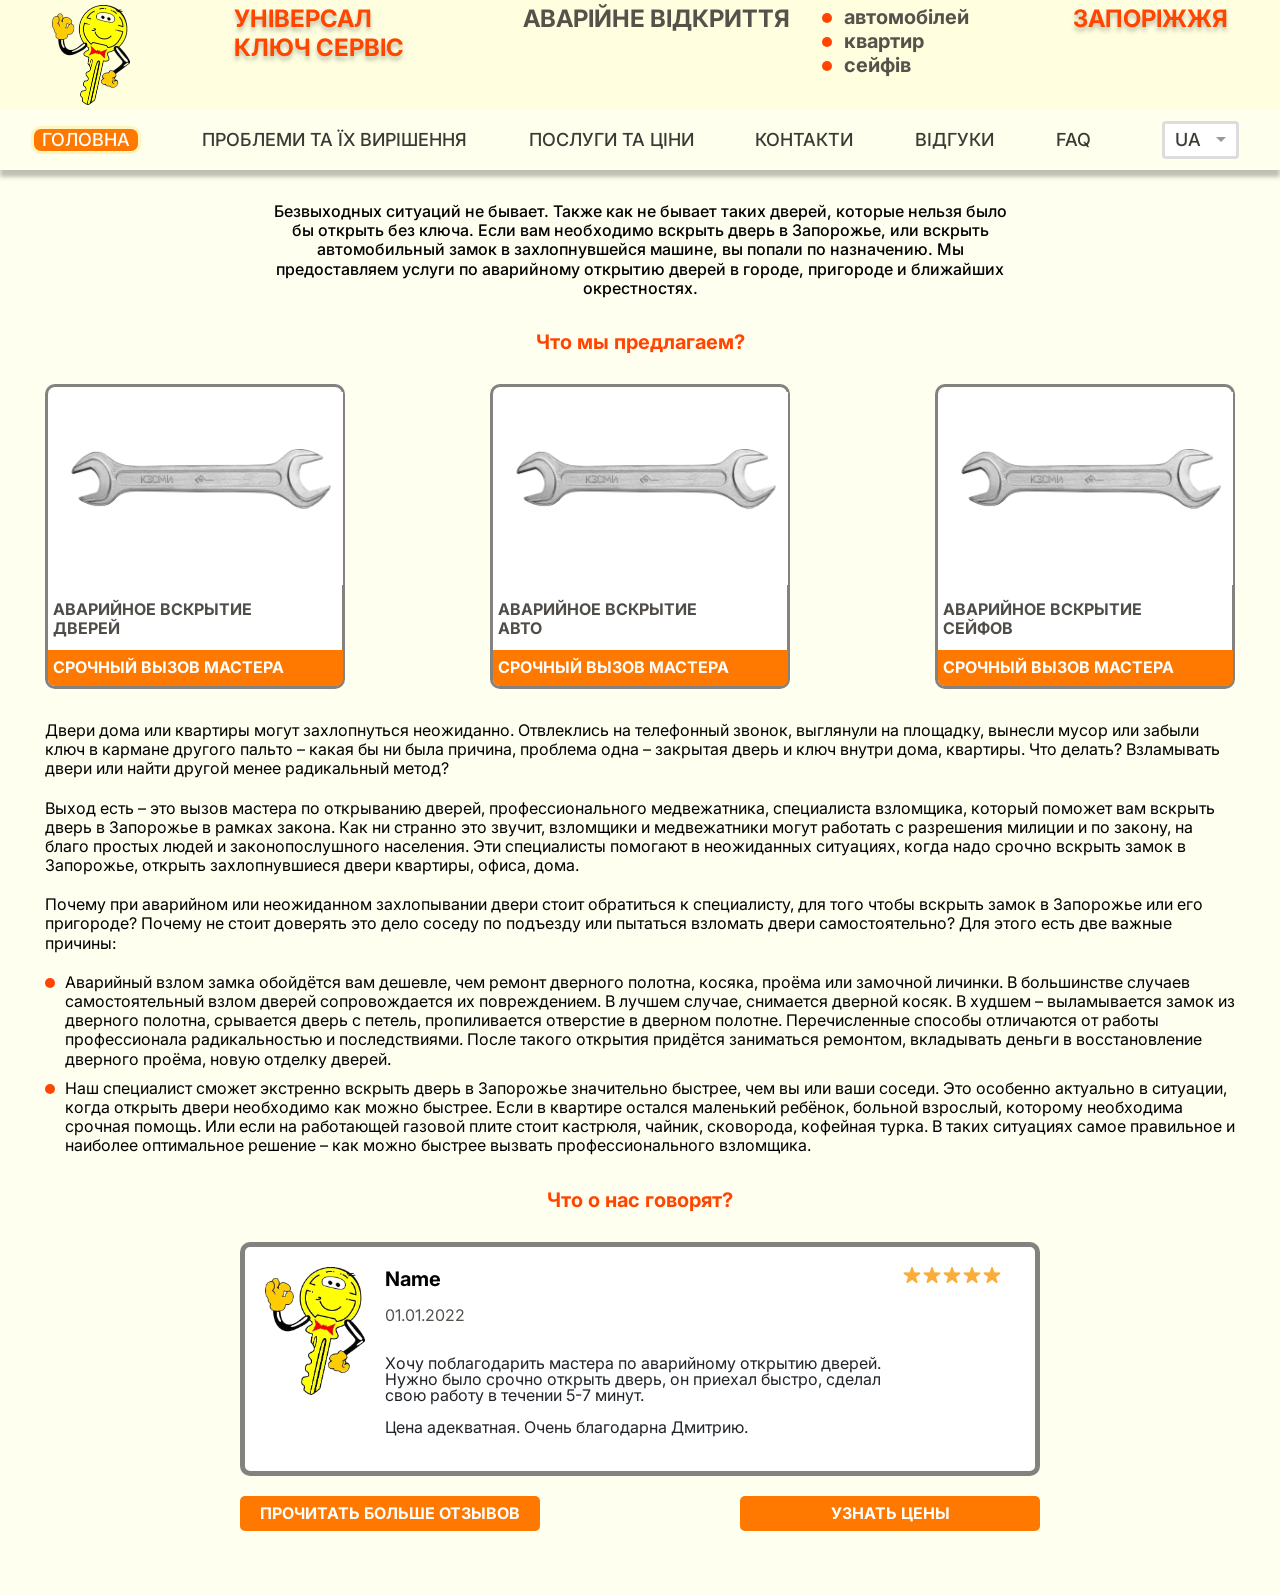
==== index.html @ 2f45b243 "fix changed lang (mobile)" ====
<!doctype html>
<html lang="ua">
<head>
    <meta charset="UTF-8">
    <meta name="viewport"
          content="width=device-width, user-scalable=no, initial-scale=1.0, maximum-scale=1.0, minimum-scale=1.0">
    <meta http-equiv="X-UA-Compatible" content="ie=edge">

    <link rel="preconnect" href="https://fonts.googleapis.com">
    <link rel="preconnect" href="https://fonts.gstatic.com" crossorigin>
    <link href="https://fonts.googleapis.com/css2?family=Inter:wght@400;500;700&display=swap" rel="stylesheet">

    <link rel="shortcut icon" href="img/logo.ico">
    <link rel="stylesheet" href="css/bootstrap.min.css">
    <link rel="stylesheet" href="css/style.css">
    <link rel="stylesheet" href="css/reviews.css">
    <link rel="stylesheet" href="css/index.css">
    <title>Універсал ключ сервіс</title>
</head>
<body>
<!--container-fluid-->
<div class="container-fluid">
    <!--    header-->
    <header class="header__header">
        <div class="header__burger">
            <div class="burger__line" id="burger-line">
                <span></span>
            </div>
        </div>
        <section class="header__top">
            <div class="header__logo">
                <img src="img/logo.png" alt="logo">
            </div>
            <div class="header__name">
                <h1>УНІВЕРСАЛ КЛЮЧ СЕРВІС</h1>
            </div>
            <div class="header__description">
                <h2>АВАРІЙНЕ ВІДКРИТТЯ</h2>
                <ul>
                    <li>автомобілей</li>
                    <li>квартир</li>
                    <li>сейфів</li>
                </ul>
            </div>
            <div class="header__location">
                <h2>ЗАПОРІЖЖЯ</h2>
            </div>
        </section>
        <nav class="header__nav">
            <ul class="nav__list" id="burger-content">
                <li class="nav__item nav__item-active">
                    <a href="index.html" class="nav__link">ГОЛОВНА</a>
                </li>
                <li class="nav__item">
                    <a href="problems.html" class="nav__link">ПРОБЛЕМИ ТА ЇХ ВИРІШЕННЯ</a>
                </li>
                <li class="nav__item">
                    <a href="price.html" class="nav__link">ПОСЛУГИ ТА ЦІНИ</a>
                </li>
                <li class="nav__item">
                    <a href="contacts.html" class="nav__link">КОНТАКТИ</a>
                </li>
                <li class="nav__item">
                    <a href="reviews.html" class="nav__link">ВІДГУКИ</a>
                </li>
                <li class="nav__item">
                    <a href="faq.html" class="nav__link">FAQ</a>
                </li>
                <li class="nav__item nav__select">
                    <div class="nav__select-control">UA</div>
                    <ul>
                        <li>
                            <a href="index_ru.html">RU</a>
                        </li>
                    </ul>
                </li>
                <li class="header__burger-language">
                    <div class="header__language">
                        <div class="header__language-uk nav__change-lang">
                            <a href="index.html">UK</a>
                        </div>
                        <div class="header__language-ru">
                            <a href="index_ru.html">RU</a>
                        </div>
                    </div>
                </li>
            </ul>
        </nav>
    </header>

    <!--    main-->
    <main class="main">
        <!--        вступительная речь-->
        <section class="main__index-info">
            <p>
                Безвыходных ситуаций не бывает. Также как не бывает таких дверей,
                которые нельзя было бы открыть без ключа. Если вам необходимо вскрыть дверь
                в Запорожье, или вскрыть автомобильный замок в захлопнувшейся машине,
                вы попали по назначению. Мы предоставляем услуги по аварийному открытию
                дверей в городе, пригороде и ближайших окрестностях.
            </p>
        </section>

        <!--        кратко об услугах и кнопочка "заказать"-->
        <section class="main__index-offer">
            <h3 class="main__title">Что мы предлагаем?</h3>
            <div class="index__offer-items">
                <div class="index__offer-item">
                    <div class="index__offer-img">
                        <img src="img/temporary.jpg" alt="">
                    </div>
                    <div class="index__offer-title">
                        <h3>АВАРИЙНОЕ ВСКРЫТИЕ ДВЕРЕЙ</h3>
                    </div>
                    <div class="index__offer-button">
                        <a href="tel:+380994445510">СРОЧНЫЙ ВЫЗОВ МАСТЕРА</a>
                    </div>
                </div>
                <div class="index__offer-item">
                    <div class="index__offer-img">
                        <img src="img/temporary.jpg" alt="">
                    </div>
                    <div class="index__offer-title">
                        <h3>АВАРИЙНОЕ ВСКРЫТИЕ АВТО</h3>
                    </div>
                    <div class="index__offer-button">
                        <a href="tel:+380994445510">СРОЧНЫЙ ВЫЗОВ МАСТЕРА</a>
                    </div>
                </div>
                <div class="index__offer-item">
                    <div class="index__offer-img">
                        <img src="img/temporary.jpg" alt="">
                    </div>
                    <div class="index__offer-title">
                        <h3>АВАРИЙНОЕ ВСКРЫТИЕ СЕЙФОВ</h3>
                    </div>
                    <div class="index__offer-button">
                        <a href="tel:+380994445510">СРОЧНЫЙ ВЫЗОВ МАСТЕРА</a>
                    </div>
                </div>
            </div>
            <!--            <div class="index__offer-master">-->
            <!--                <a href="viber://chat?number=+380994445510">ЗАДАТЬ ВОПРОС МАСТЕРУ</a>-->
            <!--            </div>-->
        </section>

        <!--        куча текаста на главной странице-->
        <section class="main__index-text">
            <p>
                Двери дома или квартиры могут захлопнуться неожиданно.
                Отвлеклись на телефонный звонок, выглянули на площадку,
                вынесли мусор или забыли ключ в кармане другого пальто –
                какая бы ни была причина, проблема одна – закрытая дверь
                и ключ внутри дома, квартиры. Что делать? Взламывать двери
                или найти другой менее радикальный метод?
            </p>
            <p>
                Выход есть – это вызов мастера по открыванию дверей,
                профессионального медвежатника, специалиста взломщика,
                который поможет вам вскрыть дверь в Запорожье в рамках закона.
                Как ни странно это звучит, взломщики и медвежатники могут
                работать с разрешения милиции и по закону, на благо простых людей
                и законопослушного населения. Эти специалисты помогают
                в неожиданных ситуациях, когда надо срочно вскрыть замок
                в Запорожье, открыть захлопнувшиеся двери квартиры, офиса, дома.
            </p>
            <p>
                Почему при аварийном или неожиданном захлопывании двери стоит
                обратиться к специалисту, для того чтобы вскрыть замок в Запорожье
                или его пригороде? Почему не стоит доверять это дело соседу
                по подъезду или пытаться взломать двери самостоятельно? Для этого
                есть две важные причины:
            </p>
            <ul>
                <li>
                    Аварийный взлом замка обойдётся вам дешевле, чем ремонт
                    дверного полотна, косяка, проёма или замочной личинки.
                    В большинстве случаев самостоятельный взлом дверей
                    сопровождается их повреждением. В лучшем случае, снимается
                    дверной косяк. В худшем – выламывается замок из дверного
                    полотна, срывается дверь с петель, пропиливается отверстие
                    в дверном полотне. Перечисленные способы отличаются от
                    работы профессионала радикальностью и последствиями.
                    После такого открытия придётся заниматься ремонтом,
                    вкладывать деньги в восстановление дверного проёма, новую
                    отделку дверей.
                </li>
                <li>
                    Наш специалист сможет экстренно вскрыть дверь в Запорожье значительно
                    быстрее, чем вы или ваши соседи. Это особенно актуально в ситуации,
                    когда открыть двери необходимо как можно быстрее. Если в квартире
                    остался маленький ребёнок, больной взрослый, которому необходима
                    срочная помощь. Или если на работающей газовой плите стоит кастрюля,
                    чайник, сковорода, кофейная турка. В таких ситуациях самое правильное
                    и наиболее оптимальное решение – как можно быстрее вызвать
                    профессионального взломщика.
                </li>
            </ul>
        </section>

        <!--        отзывы и ссылочка на них-->
        <section class="main__index-review">
            <h3 class="main__title">Что о нас говорят?</h3>
            <div class="review__item">
                <div class="review__item-img">
                    <img src="img/logo.png" alt="">
                </div>
                <div class="review__item-info">
                    <div class="review__item-left">
                        <p class="review__item-name">Name</p>
                        <p class="review__item-date">01.01.2022</p>
                        <p>
                            Хочу поблагодарить мастера по аварийному открытию дверей. Нужно было
                            срочно открыть дверь, он приехал быстро, сделал свою работу в течении
                            5-7 минут.
                        </p>
                        <p>Цена адекватная. Очень благодарна Дмитрию.</p>
                    </div>
                    <div class="review__item-right">
                    </div>
                </div>
            </div>
            <div class="index__review-buttons">
                <div class="main__review-button">
                    <a href="reviews.html">ПРОЧИТАТЬ БОЛЬШЕ ОТЗЫВОВ</a>
                </div>
                <div class="main__review-button">
                    <a href="price.html">УЗНАТЬ ЦЕНЫ</a>
                </div>
            </div>
        </section>
    </main>


    <!--    container fluid-->
</div>

<script src="https://code.jquery.com/jquery-3.6.1.min.js"></script>
<script src="js/lang.js"></script>
<script src="js/script.js"></script>
</body>
</html>
---- css/style.css ----
@import "nullstyle.css";

body {
    background: #FFFFF0;
    font-family: 'Inter', sans-serif;
}
.container-fluid {
    padding: 0;
}

/*header*/
.header__header {
    width: 100%;
}
/*header-top*/
.header__top {
    display: flex;
    flex-direction: row;
    justify-content: space-around;
    background: #FFFFE0;
    height: 110px;
    padding: 5px 0 0 0;
}
.header__logo {
    height: 100px;
}
.header__logo img {
    height: 100%;
}
.header__top-center {
    display: flex;
    flex-direction: row;
    justify-content: space-around;
    align-items: flex-start;
    width: 100%;
    padding: 15px 0 0 0;
}
.header__name {
    max-width: 184px;
}
.header__name h1,
.header__location h2 {
    font-style: normal;
    font-weight: 700;
    font-size: 1.5rem;
    line-height: 120%;
    color: #FF4500;
    text-shadow: 0 4px 4px rgba(0, 0, 0, 0.25);
}
.header__description {
    color: rgba(61, 58, 53, 0.88);
    display: flex;
    flex-direction: row;
}
.header__description h2 {
    font-weight: 700;
    font-size: 1.5rem;
    line-height: 120%;
    margin: 0 32px 0 0;
}
.header__description li {
    font-weight: 700;
    font-size: 1.25rem;
    line-height: 120%;
    display: flex;
    flex-direction: row;
    position: relative;
    padding: 0 0 0 22px;
}
.header__description li:before {
    content: "";
    width: 10px;
    height: 10px;
    background: #FF4500;
    border-radius: 50%;
    position: absolute;
    top: 8px;
    left: 0;
}
.header__location {}
.header__top-right {}
.header__language {
    display: flex;
    flex-direction: column;
    height: 100%;
    justify-content: space-between;
}
.header__language-line {
    width: 100%;
    height: 1px;
    background: rgba(61, 58, 53, 0.62);
}
.header__language-uk,
.header__language-ru {
    height: 50%;
    background: #FF7800;
    width: 65px;
    padding: 13px 7px 0 0;
    text-align: right;
}
.header__language-uk a,
.header__language-ru a {
    font-weight: 500;
    font-size: 1.5rem;
    line-height: 120%;
    color: rgba(61, 58, 53, 0.62);
}
/*header-nav*/
.header__nav {
    width: 100%;
    height: 60px;
    background: #FFFFEE;
    box-shadow: 0 7px 4px rgba(0, 0, 0, 0.25);
}
.nav__list {
    display: flex;
    flex-direction: row;
    justify-content: space-around;
    height: 100%;
    align-items: center;
}
.nav__item {}
.nav__link {
    font-weight: 500;
    font-size: 1.125rem;
    line-height: 120%;
    color: #3D3A35;
}
.nav__item-active {
    background: #FF7800;
    border-radius: 10px;
    border: 3px solid #FFF5BF;
}
.nav__item-active .nav__link {
    color: #FFF;
    padding: 5px 8px;
}

/*change lang*/
.nav__select {
    position: relative;
    display: inline-block;
    text-align: left;
    margin: 10px;
}
.nav__select-control {
    position: relative;
    padding: 5px 35px 5px 10px;
    border: 3px solid rgba(197, 193, 193, 0.57);
    border-radius: 4px;
    background: #fff;
    cursor: pointer;
    font-weight: 500;
    font-size: 1.125rem;
    line-height: 120%;
    color: #3D3A35;
}
.nav__select-control:after {
    content: '';
    border: 5px solid transparent;
    border-top: 5px solid #999;
    position: absolute;
    top: 50%;
    right: 10px;
    margin-top: -3px;
}
.nav__select ul {
    display: none;
    box-sizing: border-box;
    margin: 0;
    padding: 0;
    width: 100%;
    height: auto;
    max-height: 200px;
    position: absolute;
    top: 100%;
    left: 0;
    border: 1px solid #dadada;
    border-top: none;
    background: #fff;
    z-index: 9999;
    overflow: auto;
    user-select: none;
}
.nav__select li {
    display: block;
    margin: 0;
    padding: 0;
}
.nav__select li a {
    position: relative;
    display: block;
    margin: 0;
    padding: 4px 6px 4px 15px;
    font-weight: 500;
    font-size: 1.125rem;
    line-height: 120%;
    color: #3D3A35;
    cursor: pointer;
    text-decoration: none;
}
.nav__select li a:hover {
    background: #03a2ff;
    color: #fff;
}


@media screen and (max-width: 700px) {
    .body_pointer {
        cursor: pointer;
    }
}




/*main*/
.main {
    padding: 32px 5px;
    max-width: 1200px;
    margin: 0 auto;
}
.main section {
    margin-bottom: 32px;
}
.main__title {
    font-weight: 700;
    font-size: 1.25rem;
    line-height: 120%;
    color: #FF4500;
    margin: 0 0 30px 0;
    text-align: center;
}


/*ADAPTIVE*/
@media (max-width: 1200px) {
    /*    header*/
    .nav__link {
        font-size: 1rem;
    }
}
@media (max-width: 992px) {
    /*    header*/
    .header__location {
        display: none;
    }
    .header__description h2 {
        font-size: 1.25rem;
    }
    .header__description li {
        font-size: 1rem;
    }
    .nav__link {
        font-size: 0.825rem;
    }
}

/*BURGER*/
@media (min-width: 767px) {
    .header__burger-language {
        display: none;
    }
}
@media (max-width: 767px) {
    body .overflow-hidden {
        overflow: hidden;
    }
    .header__top {
        display: none;
    }
    .burger__line span,
    .burger__line:before,
    .burger__line:after {
        content: "";
        width: 40px;
        height: 3px;
        background: #FF4500;
        position: fixed;
        right: 15px;
        z-index: 10;
    }
    .burger__line:before {
        top: 17px;
    }
    .burger__line span {
        top: 27px;
    }
    .burger__line:after {
        top: 37px;
    }
    .header__header:before {
        content: "";
        width: 100%;
        height: 65px;
        position: fixed;
        top: 0;
        left: 0;
        background: #FFFFE0;
        z-index: 8;
        box-shadow: 0 6px 4px rgba(0, 0, 0, 0.15);
    }
    .header__nav {
        padding: 60px 0 0 0;
        box-shadow: none;
    }
    .nav__list {
        position: fixed;
        top: -100vh;
        left: 0;
        width: 100%;
        height: 100vh;
        z-index: 4;
        background: #FF7800;
        text-align: right;
        transition: all 0.5s ease 0s;
        overflow: auto;
        flex-direction: column;
        padding: 85px 20px 0 0;
        justify-content: flex-start;
        align-items: flex-end;
    }
    .nav__list.active {
        top: 0;
    }
    .nav__item {
        margin: 0 0 15px 0;
        text-align: right;
    }
    .nav__link {
        font-size: 1.125rem;
    }
    .nav__item:last-child {
        margin: 0 0 25px 0;
    }
    .header__burger-language {
        display: block;
        height: 55px;
    }
    .header__language {
        display: flex;
        flex-direction: row;
    }
    .header__language-uk,
    .header__language-ru {
        background: rgba(0, 0, 0, 0.25);
        height: 100%;
        width: 65px;
        display: flex;
        flex-direction: row;
        justify-content: center;
    }
    /*.header__language-uk {*/
    /*    border-right: 1px solid #3D3A35;*/
    /*}*/
    .nav__change-lang {
        border: #FFFFEE 2px solid;
        border-radius: 4px;
    }
    .nav__change-lang a {
        text-decoration: underline;
    }
    .header__language-uk a,
    .header__language-ru a {
        color: #fff;
        font-size: 1.125rem;
        font-weight: 400;
    }
    .nav__select {
        display: none;
    }
}
---- css/reviews.css ----
.review__list
.review__items {
    display: flex;
    flex-direction: column;
}
.review__item {
    display: flex;
    flex-direction: row;
    padding: 20px;
    background: #FFF;
    border: rgba(61, 58, 53, 0.63) 5px solid;
    border-radius: 10px;
    margin: 0 0 20px 0;
}
.review__item:last-child {
    margin: 0;
}
.review__item-img {
    max-width: 100px;
    margin: 0 20px 0 0;
}
.review__item-img img {
    width: 100%;
}
.review__item-info {
    display: flex;
    flex-direction: row;
}
.review__item-top {
    display: flex;
    flex-direction: row;
    justify-content: space-between;
}
.review__item-left {
    display: flex;
    flex-direction: column;
}
.review__item-name {
    font-weight: 700;
    font-size: 1.25rem;
    line-height: 120%;
    color: #000000;
    margin: 0 0 15px 0;
}
.review__item-date {
    font-weight: 400;
    font-size: 1rem;
    line-height: 120%;
    color: rgba(61, 58, 53, 0.88);
    margin: 0 0 30px 0;
}
.review__item-right {
    min-width: 112px;
    background: url('../img/icons/star-gold.png') 0 0 no-repeat,
    url('../img/icons/star-gold.png') 20px 0 no-repeat,
    url('../img/icons/star-gold.png') 40px 0 no-repeat,
    url('../img/icons/star-gold.png') 60px 0 no-repeat,
    url('../img/icons/star-gold.png') 80px 0 no-repeat;
}


/*adaptive*/
@media (max-width: 767px) {
    .review__item {
        padding: 10px;
    }
    .review__item-name {
        margin: 0 0 10px 0;
    }
    .review__item-date {
        margin: 0 0 20px 0;
    }
}
@media (max-width: 460px) {
    .review__item-img,
    .review__item-right {
        display: none;
    }
}
---- css/index.css ----
@import "nullstyle.css";

/*main*/

/*вступительная речь*/
.main__index-info {
    max-width: 750px;
    margin: 0 auto;
}
.main__index-info p {
    font-weight: 500;
    font-size: 1rem;
    line-height: 120%;
    text-align: center;
    color: #000000;
}
/*кратко об услугах и кнопочка "заказать"*/
.main__index-offer {}
.index__offer-items {
    display: flex;
    flex-direction: row;
    justify-content: space-between;
    margin: 0 0 20px 0;
}
.index__offer-item {
    display: flex;
    flex-direction: column;
    justify-content: space-between;
    width: 300px;
    height: 305px;
    background: #FFF;
    padding: 5px 5px 0 5px;
    border: rgba(61, 58, 53, 0.63) 3px solid;
    border-radius: 10px;
}
.index__offer-img {
    width: 290px;
    height: 175px;
    margin: 0 0 30px 0;
}
.index__offer-img img {
    max-width: 100%;
    object-fit: cover;
}
.index__offer-title {
    max-width: 230px;
}
.index__offer-title h3 {
    font-weight: 700;
    font-size: 1rem;
    line-height: 120%;
    color: rgba(61, 58, 53, 0.9);
}
.index__offer-button {
    background: #FF7800;
    margin: 0 -5.5px;
    height: 36px;
    border-bottom-right-radius: 7px;
    border-bottom-left-radius: 7px;
    display: flex;
    align-items: center;
}
.index__offer-button a {
    font-weight: 700;
    font-size: 1rem;
    line-height: 120%;
    color: #FFFFFF;
    padding: 0 5px;
}
.index__offer-master {
    width: 245px;
    height: 57px;
    margin: 0 auto;
    background: #FF7800;
    border-radius: 10px;
    display: flex;
    flex-direction: column;
    justify-content: center;
    align-items: center;
}
.index__offer-master a {
    font-weight: 700;
    font-size: 1rem;
    line-height: 120%;
    color: #FFFFFF;
}
/*куча текаста на главной странице*/
.main__index-text {
    font-weight: 400;
    font-size: 1rem;
    line-height: 120%;
    color: #000000;
}
.main__index-text p {
    margin: 0 0 20px 0;
}
.main__index-text li {
    position: relative;
    padding: 0 0 0 20px;
    margin: 0 0 10px 0;
}
.main__index-text li:last-child {
    margin: 0;
}
.main__index-text li:before {
    content: "";
    width: 10px;
    height: 10px;
    background: #FF4500;
    border-radius: 50%;
    position: absolute;
    top: 5px;
    left: 0;
}
/*отзывы и ссылочка на них*/
.main__index-review {
    max-width: 800px;
    margin: 0 auto;
}
.index__review-text {
    background: #FFF;
    color: #000;
    border: rgba(61, 58, 53, 0.63) 5px solid;
    padding: 5px;
    margin: 0 0 20px 0;
    border-radius: 5px;
}
.index__review-buttons {
    display: flex;
    flex-direction: row;
    justify-content: space-between;
}
.main__review-button {
    height: 35px;
    width: 300px;
    background: #FF7800;
    display: flex;
    justify-content: center;
    align-items: center;
    border-radius: 5px;
}
.main__review-button a {
    font-weight: 700;
    font-size: 1rem;
    line-height: 120%;
    color: #FFFFFF;
}


/*ADAPTIVE*/
@media (max-width: 992px) {
    .index__offer-item {
        width: 250px;
        height: 260px;
        padding: 5px 5px 0 5px;
    }
    .index__offer-img {
        width: 240px;
        height: auto;
        margin: 0 0 15px 0;
    }
}
@media (max-width: 767px) {
    .index__offer-items {
        padding: 0 5px;
    }
    .index__offer-item {
        width: 33.333%;
        height: 100px;
        margin: 0 -5px;
    }
    .index__offer-img {
        display: none;
    }
    .index__offer-title h3,
    .index__offer-button a {
        font-size: 0.875rem;
    }
    .index__offer-master {
        max-width: 200px;
        height: 40px;
    }
    .index__offer-master a {
        font-size: 0.7rem;
    }
    .main__review-button {
        max-width: 200px;
    }
    .main__review-button a {
        font-size: 0.7rem;
    }
}
@media (max-width: 480px) {
    .main__index-info p {
        font-size: 0.875rem;
        text-align: left;
    }
    .index__offer-items {
        flex-direction: column;
        padding: 0;
    }
    .index__offer-item {
        min-width: 100%;
        height: 90px;
        margin: 0 0 20px 0;
    }
    .index__offer-title,
    .index__offer-button {
        min-width: 100%;
    }
    .index__offer-button {
        justify-content: center;
        text-align: center;
    }
    .index__offer-title h3 {
        text-align: center;
    }
    .index__offer-master a {
        font-size: 0.7rem;
    }
    .index__review-buttons {
        flex-wrap: wrap;
    }
    .main__review-button {
        margin: 0 auto 20px;
    }
    .main__review-button:last-child {
        margin-bottom: 0;
    }
    .main__review-button a {
        text-align: center;
    }
}
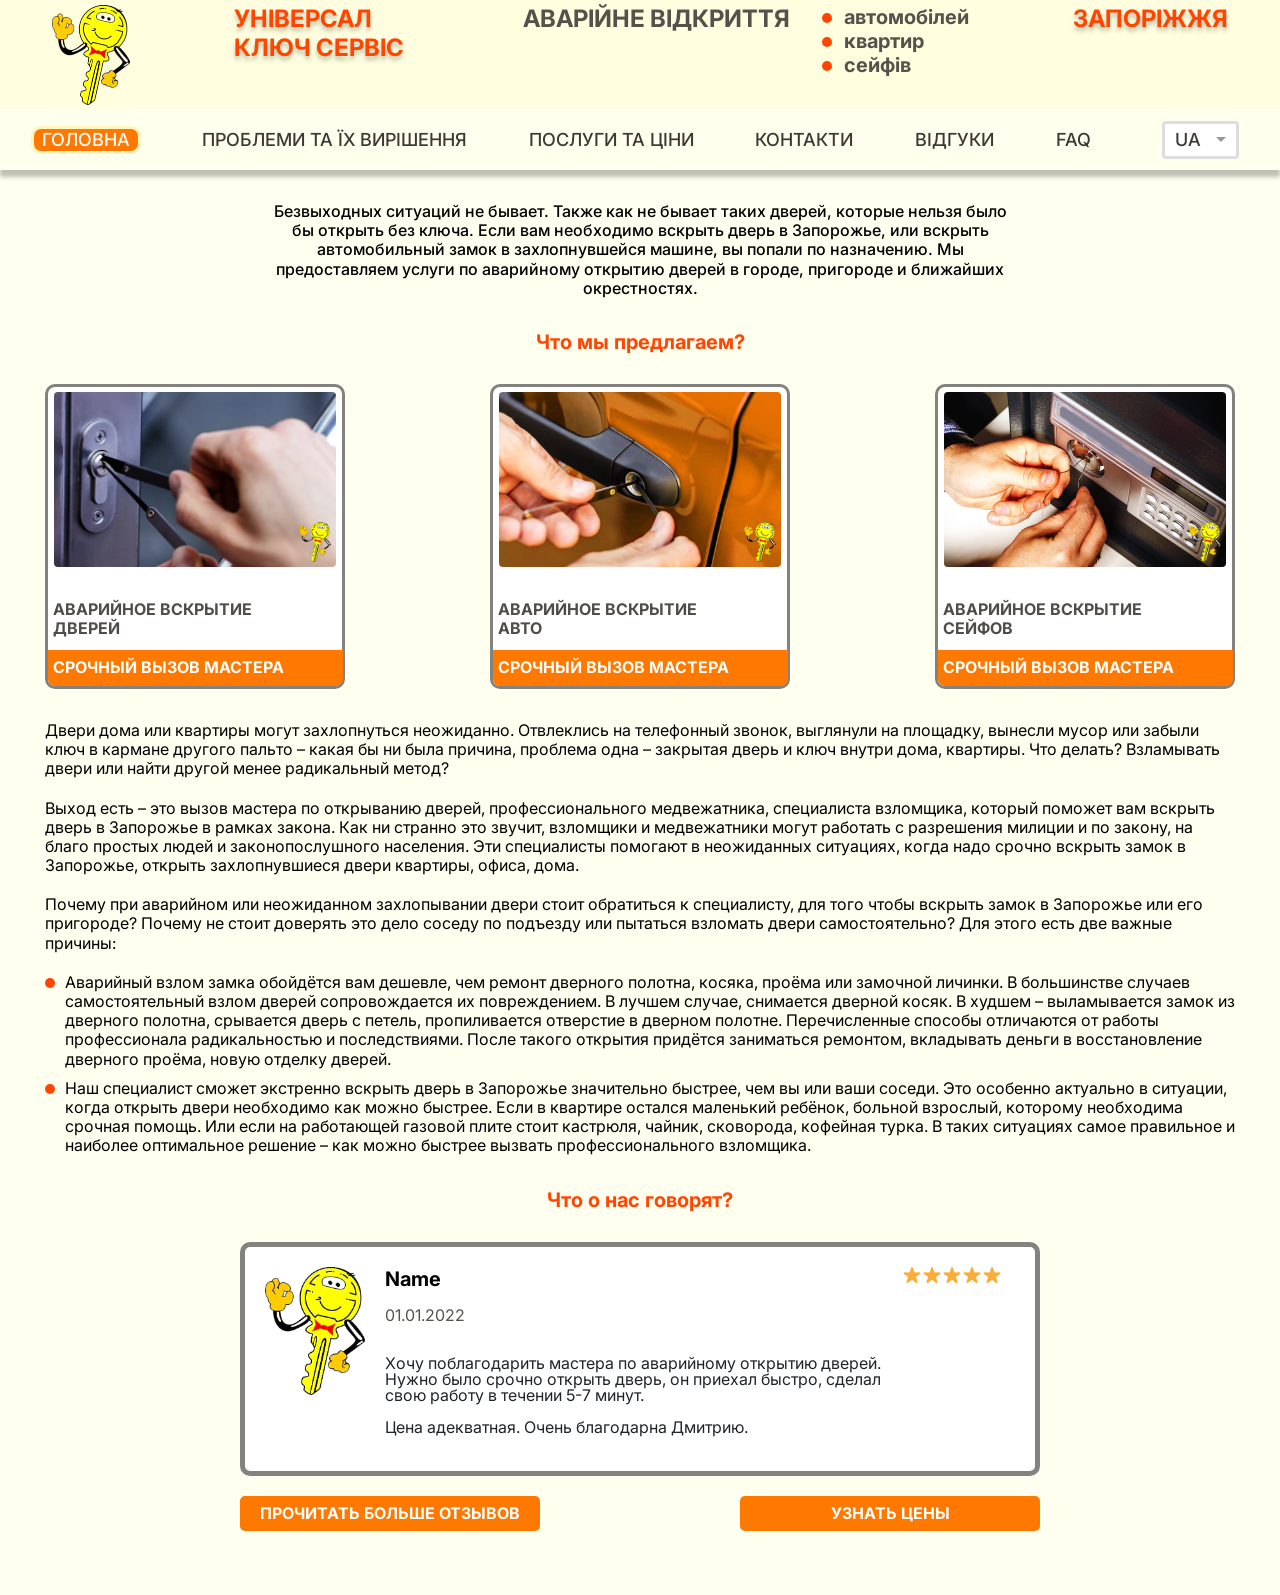
==== commit 88c3bf16: "add image with logo" ====
--- a/index.html
+++ b/index.html
@@ -107,7 +107,8 @@
             <div class="index__offer-items">
                 <div class="index__offer-item">
                     <div class="index__offer-img">
-                        <img src="img/temporary.jpg" alt="">
+                        <img src="img/index-home.jpg" alt="home">
+                        <img src="img/logo-small.png" alt="logo" class="index__offer-logo">
                     </div>
                     <div class="index__offer-title">
                         <h3>АВАРИЙНОЕ ВСКРЫТИЕ ДВЕРЕЙ</h3>
@@ -118,7 +119,8 @@
                 </div>
                 <div class="index__offer-item">
                     <div class="index__offer-img">
-                        <img src="img/temporary.jpg" alt="">
+                        <img src="img/index-car.jpg" alt="car">
+                        <img src="img/logo-small.png" alt="logo" class="index__offer-logo">
                     </div>
                     <div class="index__offer-title">
                         <h3>АВАРИЙНОЕ ВСКРЫТИЕ АВТО</h3>
@@ -129,7 +131,8 @@
                 </div>
                 <div class="index__offer-item">
                     <div class="index__offer-img">
-                        <img src="img/temporary.jpg" alt="">
+                        <img src="img/index-safe.jpg" alt="safe">
+                        <img src="img/logo-small.png" alt="logo" class="index__offer-logo">
                     </div>
                     <div class="index__offer-title">
                         <h3>АВАРИЙНОЕ ВСКРЫТИЕ СЕЙФОВ</h3>
--- a/css/index.css
+++ b/css/index.css
@@ -34,13 +34,22 @@
     border-radius: 10px;
 }
 .index__offer-img {
-    width: 290px;
+    width: 99%;
     height: 175px;
-    margin: 0 0 30px 0;
-}
-.index__offer-img img {
-    max-width: 100%;
+    margin: 0 auto 30px;
+    position: relative;
+}
+.index__offer-img img:first-child {
+    width: 100%;
+    height: 100%;
     object-fit: cover;
+    border-radius: 4px;
+}
+.index__offer-logo {
+    position: absolute;
+    height: 40px;
+    right: 5px;
+    bottom: 5px;
 }
 .index__offer-title {
     max-width: 230px;
@@ -155,8 +164,8 @@
         padding: 5px 5px 0 5px;
     }
     .index__offer-img {
-        width: 240px;
-        height: auto;
+        width: 99%;
+        height: 160px;
         margin: 0 0 15px 0;
     }
 }
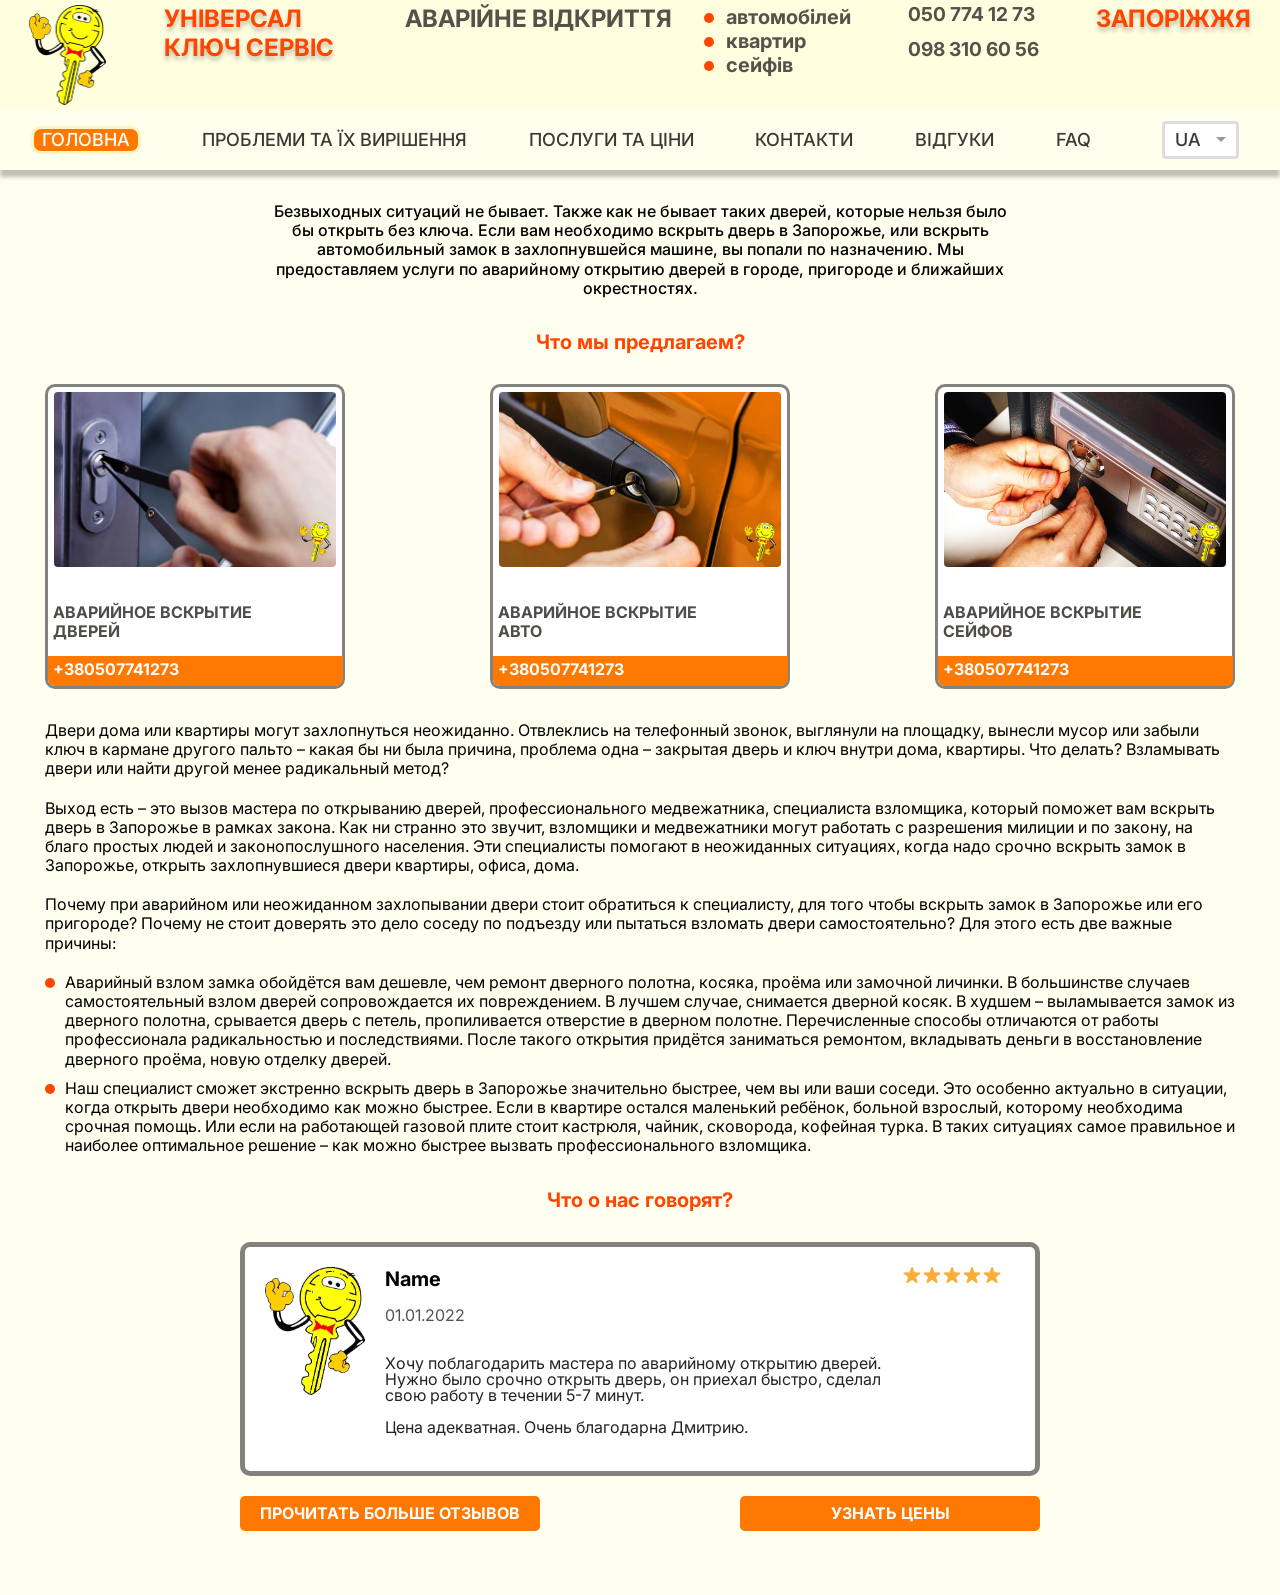
==== commit 0067da01: "change index.html and contacts" ====
--- a/index.html
+++ b/index.html
@@ -42,6 +42,10 @@
                     <li>сейфів</li>
                 </ul>
             </div>
+            <div class="header__tel">
+                <p>050 774 12 73</p>
+                <p>098 310 60 56</p>
+            </div>
             <div class="header__location">
                 <h2>ЗАПОРІЖЖЯ</h2>
             </div>
@@ -114,7 +118,8 @@
                         <h3>АВАРИЙНОЕ ВСКРЫТИЕ ДВЕРЕЙ</h3>
                     </div>
                     <div class="index__offer-button">
-                        <a href="tel:+380994445510">СРОЧНЫЙ ВЫЗОВ МАСТЕРА</a>
+                        <p>+380507741273</p>
+                        <a href="tel:+380507741273">СРОЧНЫЙ ВЫЗОВ МАСТЕРА</a>
                     </div>
                 </div>
                 <div class="index__offer-item">
@@ -126,7 +131,8 @@
                         <h3>АВАРИЙНОЕ ВСКРЫТИЕ АВТО</h3>
                     </div>
                     <div class="index__offer-button">
-                        <a href="tel:+380994445510">СРОЧНЫЙ ВЫЗОВ МАСТЕРА</a>
+                        <p>+380507741273</p>
+                        <a href="tel:+380507741273">СРОЧНЫЙ ВЫЗОВ МАСТЕРА</a>
                     </div>
                 </div>
                 <div class="index__offer-item">
@@ -138,13 +144,11 @@
                         <h3>АВАРИЙНОЕ ВСКРЫТИЕ СЕЙФОВ</h3>
                     </div>
                     <div class="index__offer-button">
-                        <a href="tel:+380994445510">СРОЧНЫЙ ВЫЗОВ МАСТЕРА</a>
-                    </div>
-                </div>
-            </div>
-            <!--            <div class="index__offer-master">-->
-            <!--                <a href="viber://chat?number=+380994445510">ЗАДАТЬ ВОПРОС МАСТЕРУ</a>-->
-            <!--            </div>-->
+                        <p>+380507741273</p>
+                        <a href="tel:+380507741273">СРОЧНЫЙ ВЫЗОВ МАСТЕРА</a>
+                    </div>
+                </div>
+            </div>
         </section>
 
         <!--        куча текаста на главной странице-->
--- a/css/style.css
+++ b/css/style.css
@@ -46,6 +46,11 @@
     line-height: 120%;
     color: #FF4500;
     text-shadow: 0 4px 4px rgba(0, 0, 0, 0.25);
+}
+.header__tel p {
+    font-weight: 700;
+    font-size: 1.2rem;
+    color: rgba(61, 58, 53, 0.88);
 }
 .header__description {
     color: rgba(61, 58, 53, 0.88);
@@ -239,10 +244,24 @@
     .nav__link {
         font-size: 1rem;
     }
+    .header__tel p {
+        font-size: 1rem;
+    }
+    .header__name h1 {
+        margin: 0 15px 0 0;
+    }
+    .header__description h2 {
+        margin: 0 15px 0 0;
+        font-size: 1.25rem;
+    }
+    .header__description li {
+        font-size: 1rem;
+    }
 }
 @media (max-width: 992px) {
     /*    header*/
-    .header__location {
+    .header__location,
+    .header__tel {
         display: none;
     }
     .header__description h2 {
--- a/css/index.css
+++ b/css/index.css
@@ -63,18 +63,18 @@
 .index__offer-button {
     background: #FF7800;
     margin: 0 -5.5px;
-    height: 36px;
+    height: 30px;
     border-bottom-right-radius: 7px;
     border-bottom-left-radius: 7px;
     display: flex;
-    align-items: center;
-}
-.index__offer-button a {
-    font-weight: 700;
-    font-size: 1rem;
-    line-height: 120%;
+}
+.index__offer-button a,
+.index__offer-button p {
+    font-weight: 700;
+    font-size: 1rem;
     color: #FFFFFF;
-    padding: 0 5px;
+    padding: 5px;
+    display: flex;
 }
 .index__offer-master {
     width: 245px;
@@ -157,6 +157,12 @@
 
 
 /*ADAPTIVE*/
+@media (min-width: 767px) {
+    .index__offer-button a {
+        display: none;
+    }
+}
+
 @media (max-width: 992px) {
     .index__offer-item {
         width: 250px;
@@ -165,8 +171,14 @@
     }
     .index__offer-img {
         width: 99%;
-        height: 160px;
+        height: 155px;
         margin: 0 0 15px 0;
+    }
+    .index__offer-img img:first-child {
+        height: 100%;
+    }
+    .index__offer-title h3 {
+        font-size: 0.875rem;
     }
 }
 @media (max-width: 767px) {
@@ -183,7 +195,13 @@
     }
     .index__offer-title h3,
     .index__offer-button a {
-        font-size: 0.875rem;
+        font-size: 0.7rem;
+    }
+    .index__offer-button p {
+        display: none;
+    }
+    .index__offer-button {
+        height: 40px;
     }
     .index__offer-master {
         max-width: 200px;
@@ -219,6 +237,7 @@
     }
     .index__offer-button {
         justify-content: center;
+        align-items: center;
         text-align: center;
     }
     .index__offer-title h3 {
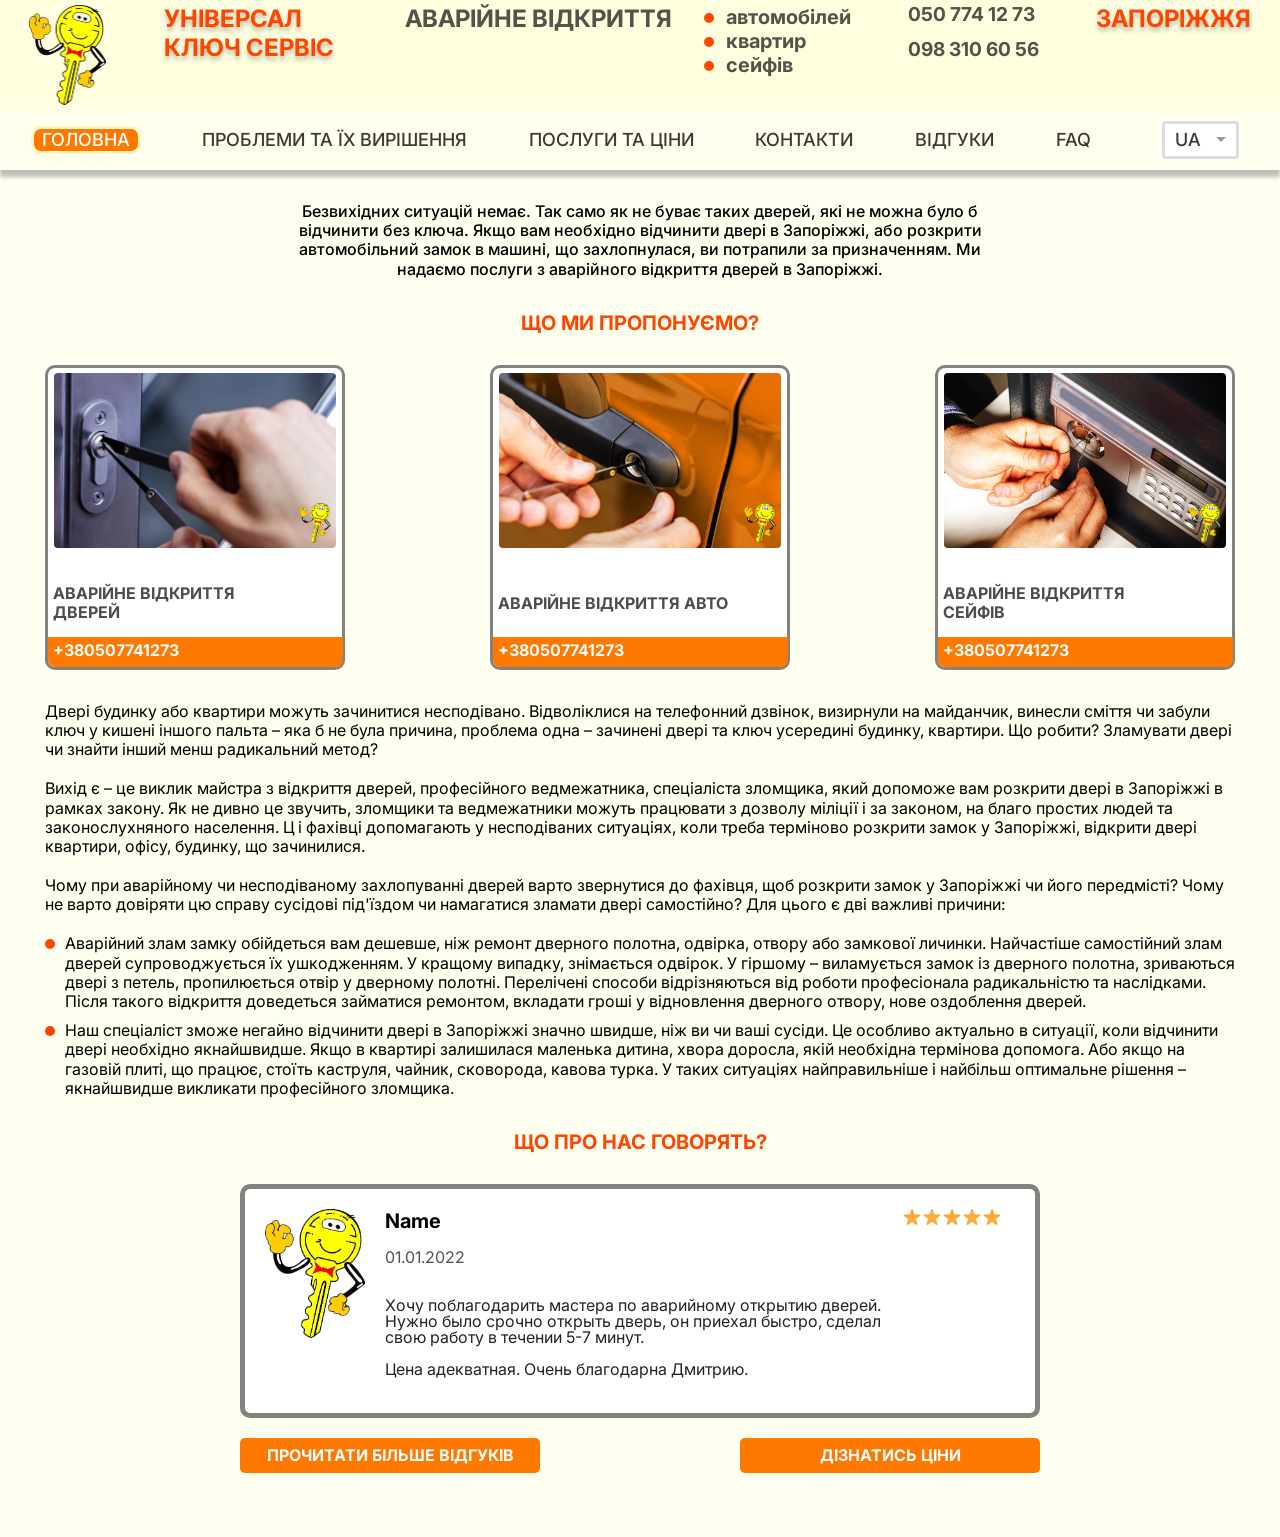
==== commit 9b712b32: "add text at main page and problems page" ====
--- a/index.html
+++ b/index.html
@@ -1,5 +1,5 @@
 <!doctype html>
-<html lang="ua">
+<html lang="uk">
 <head>
     <meta charset="UTF-8">
     <meta name="viewport"
@@ -97,17 +97,15 @@
         <!--        вступительная речь-->
         <section class="main__index-info">
             <p>
-                Безвыходных ситуаций не бывает. Также как не бывает таких дверей,
-                которые нельзя было бы открыть без ключа. Если вам необходимо вскрыть дверь
-                в Запорожье, или вскрыть автомобильный замок в захлопнувшейся машине,
-                вы попали по назначению. Мы предоставляем услуги по аварийному открытию
-                дверей в городе, пригороде и ближайших окрестностях.
+                Безвихідних ситуацій немає. Так само як не буває таких дверей, які не можна було б відчинити без ключа.
+                Якщо вам необхідно відчинити двері в Запоріжжі, або розкрити автомобільний замок в машині, що
+                захлопнулася, ви потрапили за призначенням. Ми надаємо послуги з аварійного відкриття дверей в Запоріжжі.
             </p>
         </section>
 
         <!--        кратко об услугах и кнопочка "заказать"-->
         <section class="main__index-offer">
-            <h3 class="main__title">Что мы предлагаем?</h3>
+            <h3 class="main__title">Що ми пропонуємо?</h3>
             <div class="index__offer-items">
                 <div class="index__offer-item">
                     <div class="index__offer-img">
@@ -115,11 +113,11 @@
                         <img src="img/logo-small.png" alt="logo" class="index__offer-logo">
                     </div>
                     <div class="index__offer-title">
-                        <h3>АВАРИЙНОЕ ВСКРЫТИЕ ДВЕРЕЙ</h3>
+                        <h3>аварійне відкриття дверей</h3>
                     </div>
                     <div class="index__offer-button">
                         <p>+380507741273</p>
-                        <a href="tel:+380507741273">СРОЧНЫЙ ВЫЗОВ МАСТЕРА</a>
+                        <a href="tel:+380507741273">терміновий виклик майстра</a>
                     </div>
                 </div>
                 <div class="index__offer-item">
@@ -128,11 +126,11 @@
                         <img src="img/logo-small.png" alt="logo" class="index__offer-logo">
                     </div>
                     <div class="index__offer-title">
-                        <h3>АВАРИЙНОЕ ВСКРЫТИЕ АВТО</h3>
+                        <h3>аварійне відкриття авто</h3>
                     </div>
                     <div class="index__offer-button">
                         <p>+380507741273</p>
-                        <a href="tel:+380507741273">СРОЧНЫЙ ВЫЗОВ МАСТЕРА</a>
+                        <a href="tel:+380507741273">терміновий виклик майстра</a>
                     </div>
                 </div>
                 <div class="index__offer-item">
@@ -141,11 +139,11 @@
                         <img src="img/logo-small.png" alt="logo" class="index__offer-logo">
                     </div>
                     <div class="index__offer-title">
-                        <h3>АВАРИЙНОЕ ВСКРЫТИЕ СЕЙФОВ</h3>
+                        <h3>аварійне відкриття сейфів</h3>
                     </div>
                     <div class="index__offer-button">
                         <p>+380507741273</p>
-                        <a href="tel:+380507741273">СРОЧНЫЙ ВЫЗОВ МАСТЕРА</a>
+                        <a href="tel:+380507741273">терміновий виклик майстра</a>
                     </div>
                 </div>
             </div>
@@ -154,60 +152,45 @@
         <!--        куча текаста на главной странице-->
         <section class="main__index-text">
             <p>
-                Двери дома или квартиры могут захлопнуться неожиданно.
-                Отвлеклись на телефонный звонок, выглянули на площадку,
-                вынесли мусор или забыли ключ в кармане другого пальто –
-                какая бы ни была причина, проблема одна – закрытая дверь
-                и ключ внутри дома, квартиры. Что делать? Взламывать двери
-                или найти другой менее радикальный метод?
-            </p>
-            <p>
-                Выход есть – это вызов мастера по открыванию дверей,
-                профессионального медвежатника, специалиста взломщика,
-                который поможет вам вскрыть дверь в Запорожье в рамках закона.
-                Как ни странно это звучит, взломщики и медвежатники могут
-                работать с разрешения милиции и по закону, на благо простых людей
-                и законопослушного населения. Эти специалисты помогают
-                в неожиданных ситуациях, когда надо срочно вскрыть замок
-                в Запорожье, открыть захлопнувшиеся двери квартиры, офиса, дома.
-            </p>
-            <p>
-                Почему при аварийном или неожиданном захлопывании двери стоит
-                обратиться к специалисту, для того чтобы вскрыть замок в Запорожье
-                или его пригороде? Почему не стоит доверять это дело соседу
-                по подъезду или пытаться взломать двери самостоятельно? Для этого
-                есть две важные причины:
+                Двері будинку або квартири можуть зачинитися несподівано. Відволіклися на телефонний дзвінок, визирнули
+                на майданчик, винесли сміття чи забули ключ у кишені іншого пальта – яка б не була причина, проблема
+                одна – зачинені двері та ключ усередині будинку, квартири. Що робити? Зламувати двері чи знайти інший
+                менш радикальний метод?
+            </p>
+            <p>
+                Вихід є – це виклик майстра з відкриття дверей, професійного ведмежатника, спеціаліста зломщика, який
+                допоможе вам розкрити двері в Запоріжжі в рамках закону. Як не дивно це звучить, зломщики та ведмежатники
+                можуть працювати з дозволу міліції і за законом, на благо простих людей та законослухняного населення. Ц
+                і фахівці допомагають у несподіваних ситуаціях, коли треба терміново розкрити замок у Запоріжжі,
+                відкрити двері квартири, офісу, будинку, що зачинилися.
+            </p>
+            <p>
+                Чому при аварійному чи несподіваному захлопуванні дверей варто звернутися до фахівця, щоб розкрити замок
+                у Запоріжжі чи його передмісті? Чому не варто довіряти цю справу сусідові під'їздом чи намагатися
+                зламати двері самостійно? Для цього є дві важливі причини:
             </p>
             <ul>
                 <li>
-                    Аварийный взлом замка обойдётся вам дешевле, чем ремонт
-                    дверного полотна, косяка, проёма или замочной личинки.
-                    В большинстве случаев самостоятельный взлом дверей
-                    сопровождается их повреждением. В лучшем случае, снимается
-                    дверной косяк. В худшем – выламывается замок из дверного
-                    полотна, срывается дверь с петель, пропиливается отверстие
-                    в дверном полотне. Перечисленные способы отличаются от
-                    работы профессионала радикальностью и последствиями.
-                    После такого открытия придётся заниматься ремонтом,
-                    вкладывать деньги в восстановление дверного проёма, новую
-                    отделку дверей.
+                    Аварійний злам замку обійдеться вам дешевше, ніж ремонт дверного полотна, одвірка, отвору або
+                    замкової личинки. Найчастіше самостійний злам дверей супроводжується їх ушкодженням. У кращому
+                    випадку, знімається одвірок. У гіршому – виламується замок із дверного полотна, зриваються двері з
+                    петель, пропилюється отвір у дверному полотні. Перелічені способи відрізняються від роботи
+                    професіонала радикальністю та наслідками. Після такого відкриття доведеться займатися ремонтом,
+                    вкладати гроші у відновлення дверного отвору, нове оздоблення дверей.
                 </li>
                 <li>
-                    Наш специалист сможет экстренно вскрыть дверь в Запорожье значительно
-                    быстрее, чем вы или ваши соседи. Это особенно актуально в ситуации,
-                    когда открыть двери необходимо как можно быстрее. Если в квартире
-                    остался маленький ребёнок, больной взрослый, которому необходима
-                    срочная помощь. Или если на работающей газовой плите стоит кастрюля,
-                    чайник, сковорода, кофейная турка. В таких ситуациях самое правильное
-                    и наиболее оптимальное решение – как можно быстрее вызвать
-                    профессионального взломщика.
+                    Наш спеціаліст зможе негайно відчинити двері в Запоріжжі значно швидше, ніж ви чи ваші сусіди. Це
+                    особливо актуально в ситуації, коли відчинити двері необхідно якнайшвидше. Якщо в квартирі залишилася
+                    маленька дитина, хвора доросла, якій необхідна термінова допомога. Або якщо на газовій плиті, що
+                    працює, стоїть каструля, чайник, сковорода, кавова турка. У таких ситуаціях найправильніше і найбільш
+                    оптимальне рішення – якнайшвидше викликати професійного зломщика.
                 </li>
             </ul>
         </section>
 
         <!--        отзывы и ссылочка на них-->
         <section class="main__index-review">
-            <h3 class="main__title">Что о нас говорят?</h3>
+            <h3 class="main__title">Що про нас говорять?</h3>
             <div class="review__item">
                 <div class="review__item-img">
                     <img src="img/logo.png" alt="">
@@ -229,10 +212,10 @@
             </div>
             <div class="index__review-buttons">
                 <div class="main__review-button">
-                    <a href="reviews.html">ПРОЧИТАТЬ БОЛЬШЕ ОТЗЫВОВ</a>
+                    <a href="reviews.html">прочитати більше відгуків</a>
                 </div>
                 <div class="main__review-button">
-                    <a href="price.html">УЗНАТЬ ЦЕНЫ</a>
+                    <a href="price.html">дізнатись ціни</a>
                 </div>
             </div>
         </section>
--- a/css/style.css
+++ b/css/style.css
@@ -40,6 +40,7 @@
 }
 .header__name h1,
 .header__location h2 {
+    text-transform: uppercase;
     font-style: normal;
     font-weight: 700;
     font-size: 1.5rem;
@@ -58,6 +59,7 @@
     flex-direction: row;
 }
 .header__description h2 {
+    text-transform: uppercase;
     font-weight: 700;
     font-size: 1.5rem;
     line-height: 120%;
@@ -130,6 +132,7 @@
     font-size: 1.125rem;
     line-height: 120%;
     color: #3D3A35;
+    text-transform: uppercase;
 }
 .nav__item-active {
     background: #FF7800;
@@ -229,6 +232,7 @@
     margin-bottom: 32px;
 }
 .main__title {
+    text-transform: uppercase;
     font-weight: 700;
     font-size: 1.25rem;
     line-height: 120%;
--- a/css/index.css
+++ b/css/index.css
@@ -55,6 +55,7 @@
     max-width: 230px;
 }
 .index__offer-title h3 {
+    text-transform: uppercase;
     font-weight: 700;
     font-size: 1rem;
     line-height: 120%;
@@ -70,6 +71,7 @@
 }
 .index__offer-button a,
 .index__offer-button p {
+    text-transform: uppercase;
     font-weight: 700;
     font-size: 1rem;
     color: #FFFFFF;
@@ -153,6 +155,7 @@
     font-size: 1rem;
     line-height: 120%;
     color: #FFFFFF;
+    text-transform: uppercase;
 }
 
 
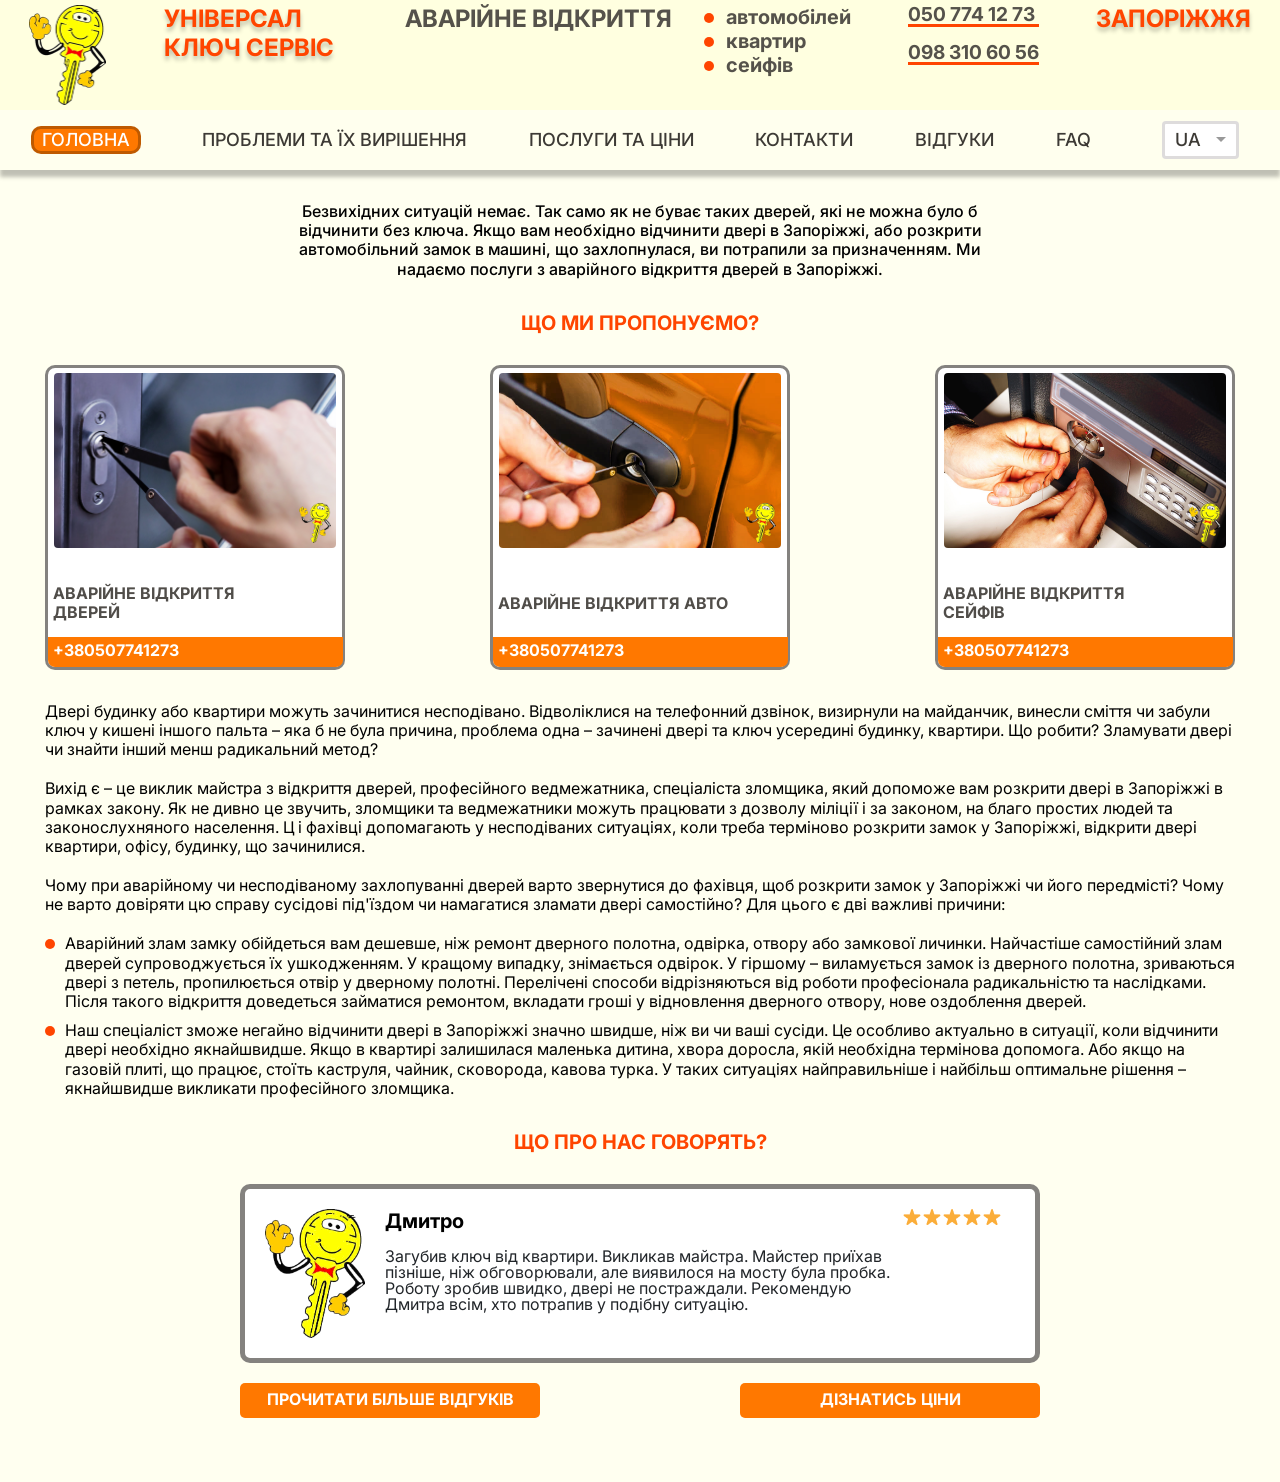
==== commit 015dcc08: "added edits and texts" ====
--- a/index.html
+++ b/index.html
@@ -197,14 +197,13 @@
                 </div>
                 <div class="review__item-info">
                     <div class="review__item-left">
-                        <p class="review__item-name">Name</p>
-                        <p class="review__item-date">01.01.2022</p>
+                        <p class="review__item-name">Дмитро</p>
+<!--                        <p class="review__item-date">01.01.2022</p>-->
                         <p>
-                            Хочу поблагодарить мастера по аварийному открытию дверей. Нужно было
-                            срочно открыть дверь, он приехал быстро, сделал свою работу в течении
-                            5-7 минут.
+                            Загубив ключ від квартири. Викликав майстра. Майстер приїхав пізніше, ніж обговорювали,
+                            але виявилося на мосту була пробка. Роботу зробив швидко, двері не постраждали.
+                            Рекомендую Дмитра всім, хто потрапив у подібну ситуацію.
                         </p>
-                        <p>Цена адекватная. Очень благодарна Дмитрию.</p>
                     </div>
                     <div class="review__item-right">
                     </div>
--- a/css/style.css
+++ b/css/style.css
@@ -48,10 +48,24 @@
     color: #FF4500;
     text-shadow: 0 4px 4px rgba(0, 0, 0, 0.25);
 }
+.header__tel {
+    display: flex;
+    flex-direction: column;
+}
 .header__tel p {
     font-weight: 700;
     font-size: 1.2rem;
     color: rgba(61, 58, 53, 0.88);
+    /*text-shadow: 0 4px 4px rgba(255, 69, 0, 0.29);*/
+    display: flex;
+    flex-direction: column;
+}
+.header__tel p:after {
+    content: '';
+    padding: 3px 0 0 0;
+    width: 100%;
+    height: 2px;
+    background: #FF4500;
 }
 .header__description {
     color: rgba(61, 58, 53, 0.88);
@@ -137,7 +151,7 @@
 .nav__item-active {
     background: #FF7800;
     border-radius: 10px;
-    border: 3px solid #FFF5BF;
+    border: 3px solid rgba(0, 0, 0, 0.25);
 }
 .nav__item-active .nav__link {
     color: #FFF;
@@ -298,7 +312,7 @@
         content: "";
         width: 40px;
         height: 3px;
-        background: #FF4500;
+        background: #FFFFE0;
         position: fixed;
         right: 15px;
         z-index: 10;
@@ -319,7 +333,7 @@
         position: fixed;
         top: 0;
         left: 0;
-        background: #FFFFE0;
+        background: #FF7800;
         z-index: 8;
         box-shadow: 0 6px 4px rgba(0, 0, 0, 0.15);
     }
@@ -334,7 +348,8 @@
         width: 100%;
         height: 100vh;
         z-index: 4;
-        background: #FF7800;
+        background: #FFFFE0;
+        /*background: #FF4500;*/
         text-align: right;
         transition: all 0.5s ease 0s;
         overflow: auto;
@@ -352,6 +367,9 @@
     }
     .nav__link {
         font-size: 1.125rem;
+    }
+    .nav__item-active {
+        border: 3px solid rgba(0, 0, 0, 0.25);
     }
     .nav__item:last-child {
         margin: 0 0 25px 0;
@@ -377,7 +395,7 @@
     /*    border-right: 1px solid #3D3A35;*/
     /*}*/
     .nav__change-lang {
-        border: #FFFFEE 2px solid;
+        border: rgba(0, 0, 0, 0.25) 2px solid;
         border-radius: 4px;
     }
     .nav__change-lang a {
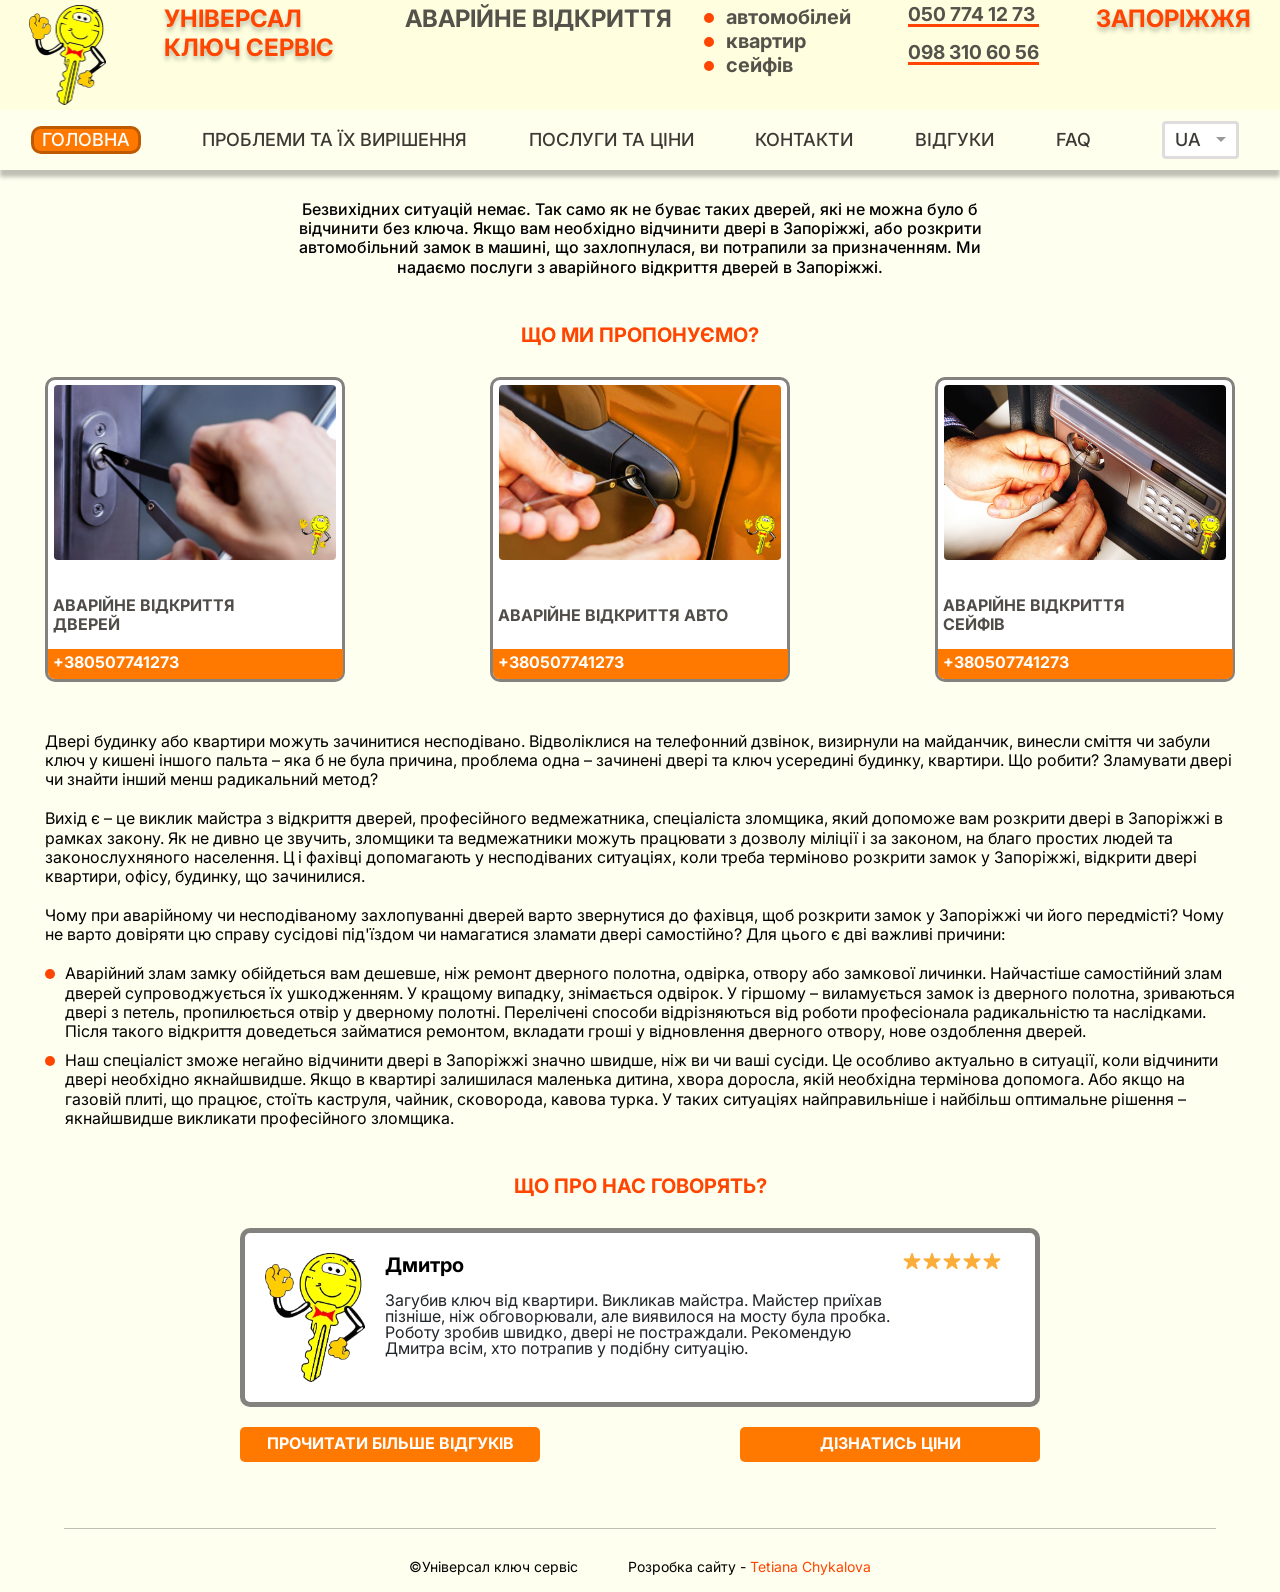
==== commit d689258e: "added footer and logo in mobile version" ====
--- a/index.html
+++ b/index.html
@@ -220,6 +220,22 @@
         </section>
     </main>
 
+    <footer class="footer">
+        <div class="footer__row">
+            <div>
+                <p>
+                    ©Універсал ключ сервіс
+                </p>
+            </div>
+            <div>
+                <p>
+                    Розробка сайту -
+                    <a target="_blank" href="https://tetiana-chykalova.click/#en">Tetiana Chykalova</a>
+                </p>
+            </div>
+        </div>
+    </footer>
+
 
     <!--    container fluid-->
 </div>
--- a/css/style.css
+++ b/css/style.css
@@ -6,6 +6,8 @@
 }
 .container-fluid {
     padding: 0;
+    position: relative;
+    min-height: 100%;
 }
 
 /*header*/
@@ -238,12 +240,14 @@
 
 /*main*/
 .main {
-    padding: 32px 5px;
+    padding: 30px 5px 100px;
     max-width: 1200px;
-    margin: 0 auto;
+    margin: 0 auto 30px;
+    display: flex;
+    flex-direction: column;
 }
 .main section {
-    margin-bottom: 32px;
+    margin-bottom: 30px;
 }
 .main__title {
     text-transform: uppercase;
@@ -253,6 +257,42 @@
     color: #FF4500;
     margin: 0 0 30px 0;
     text-align: center;
+}
+
+.footer {
+    position: absolute;
+    bottom: 0;
+    left: 0;
+    display: flex;
+    flex-direction: column;
+    justify-content: center;
+    margin: 0 auto;
+    width: 100%;
+}
+.footer:before {
+    content: '';
+    width: 90%;
+    height: 1px;
+    background: rgba(0, 0, 0, 0.25);
+    margin: 0 auto 30px;
+}
+.footer__row {
+    display: flex;
+    flex-direction: row;
+    justify-content: center;
+}
+.footer__row div:first-child {
+    margin: 0 50px 0 0;
+}
+.footer p {
+    font-size: 0.875rem;
+    line-height: 120%;
+    color: #000;
+}
+.footer a {
+    font-size: 0.875rem;
+    line-height: 120%;
+    color: #FF4500;
 }
 
 
@@ -290,6 +330,21 @@
     }
     .nav__link {
         font-size: 0.825rem;
+    }
+}
+@media (max-width: 767px) {
+    .footer {
+        padding: 0 5px;
+    }
+    .footer__row {
+        flex-direction: column;
+        justify-content: flex-start;
+    }
+    .footer:before {
+        width: 99%;
+    }
+    .footer__row div:first-child {
+        margin: 0;
     }
 }
 
@@ -333,7 +388,9 @@
         position: fixed;
         top: 0;
         left: 0;
-        background: #FF7800;
+        /*background: #FF7800;*/
+        background: #FF7800 url('../img/logo-small.png') 5px 5px no-repeat;
+        background-size: 40px;
         z-index: 8;
         box-shadow: 0 6px 4px rgba(0, 0, 0, 0.15);
     }
@@ -349,7 +406,6 @@
         height: 100vh;
         z-index: 4;
         background: #FFFFE0;
-        /*background: #FF4500;*/
         text-align: right;
         transition: all 0.5s ease 0s;
         overflow: auto;
